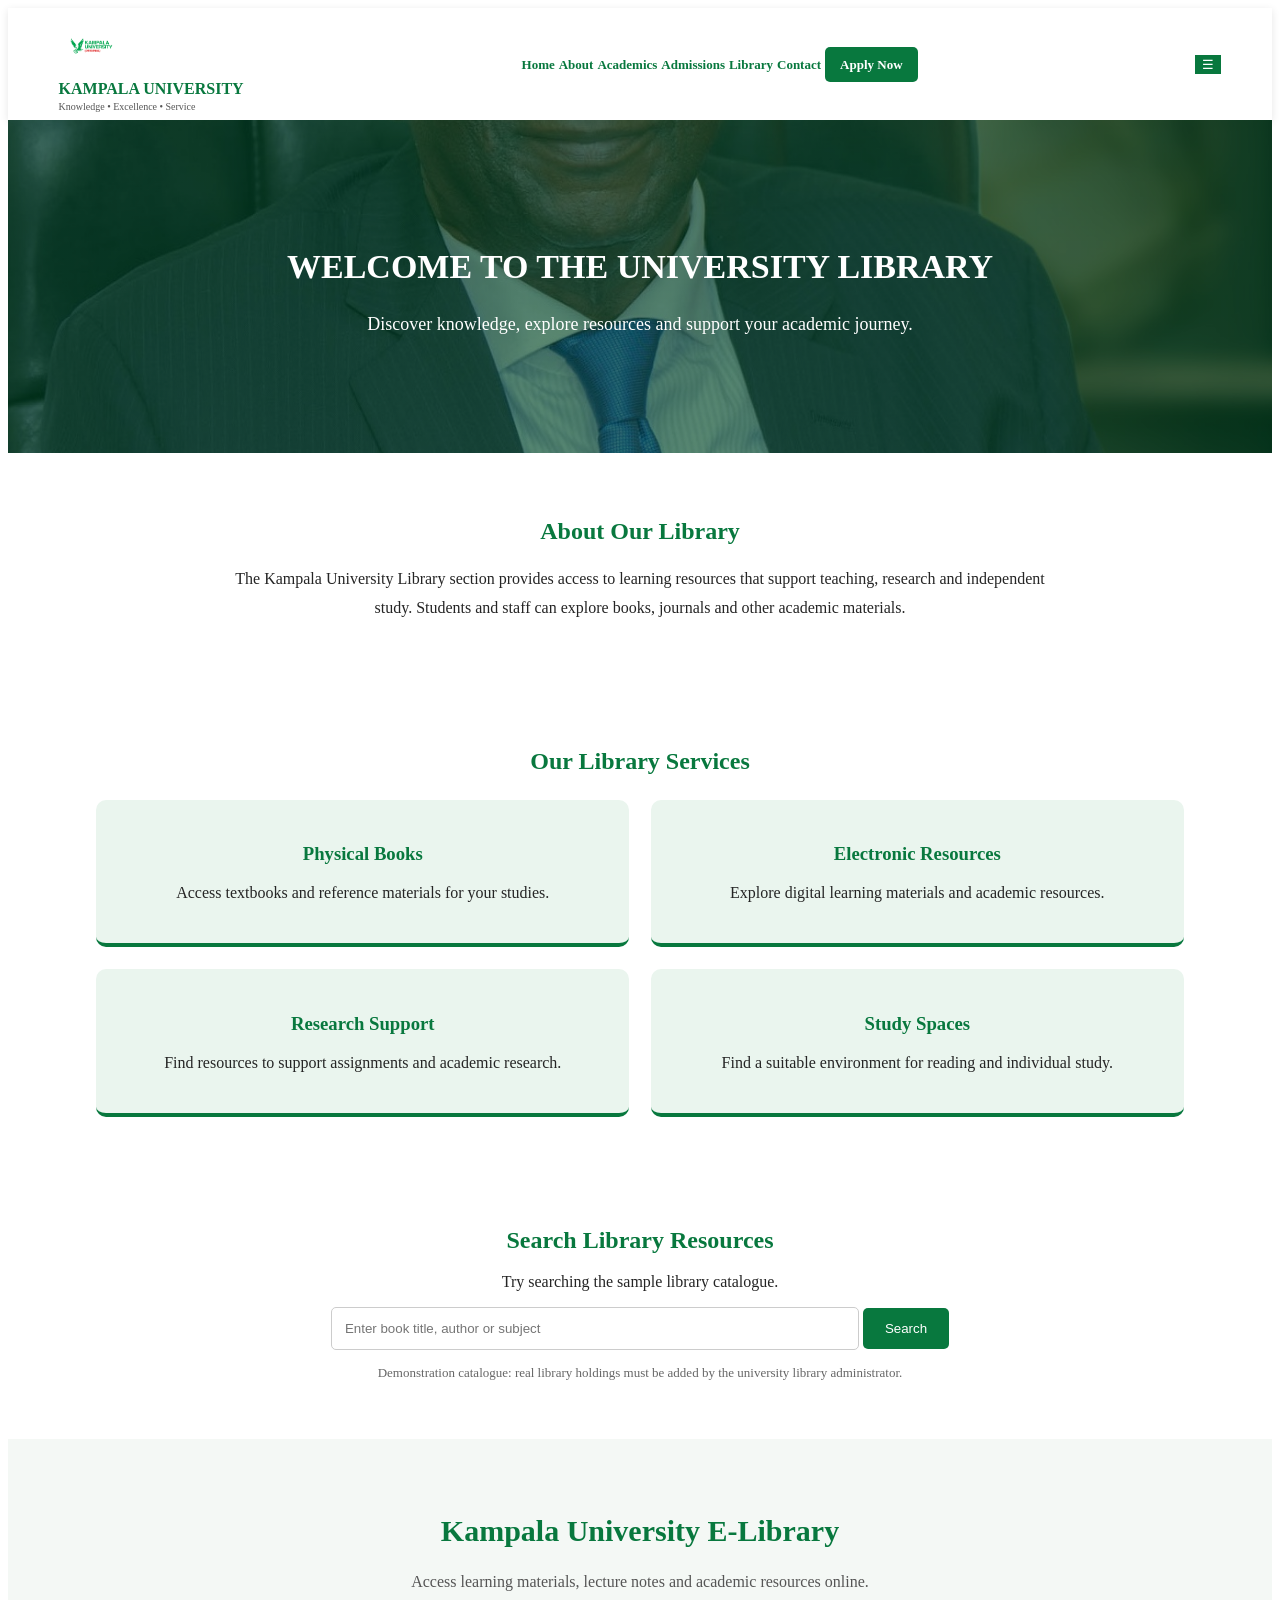
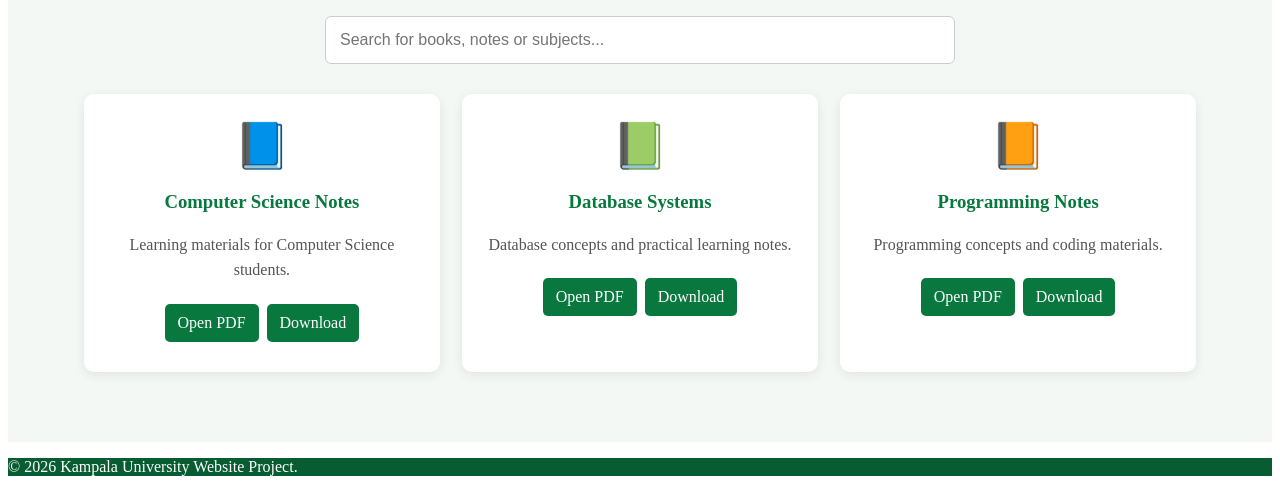
==== library.html @ d514acb2 "Add files via upload" ====
<!DOCTYPE html>
<html lang="en">
<head>
    <meta charset="UTF-8">
    <meta name="viewport" content="width=device-width, initial-scale=1.0">
    <title>University Library | Kampala University</title>
    <link rel="stylesheet" href="style.css">
</head>
<body>

<header class="ku-header">
    <div class="ku-brand">
        <a href="index.html" class="ku-logo">
            <img src="images/logo.png" alt="Kampala University Logo">
        </a>
        <div class="ku-university-name">
            <h2>KAMPALA UNIVERSITY</h2>
            <p>Knowledge • Excellence • Service</p>
        </div>
    </div>

    <nav class="ku-navigation" id="navigation">
        <a href="index.html">Home</a>
        <a href="about.html">About</a>
        <a href="academics.html">Academics</a>
        <a href="admissions.html">Admissions</a>
        <a href="library.html">Library</a>
        <a href="contact.html">Contact</a>
        <a href="apply.html" class="ku-apply-button">Apply Now</a>
    </nav>

    <button class="ku-menu-toggle" id="menuToggle">☰</button>
</header>

<main>
    <section class="library-hero">
        <h1>WELCOME TO THE UNIVERSITY LIBRARY</h1>
        <p>Discover knowledge, explore resources and support your academic journey.</p>
    </section>

    <section class="library-intro">
        <h2>About Our Library</h2>
        <p>
            The Kampala University Library section provides access to
            learning resources that support teaching, research and
            independent study. Students and staff can explore books,
            journals and other academic materials.
        </p>
    </section>

    <section class="library-services">
        <h2>Our Library Services</h2>

        <div class="library-grid">
            <div class="library-card">
                <h3>Physical Books</h3>
                <p>Access textbooks and reference materials for your studies.</p>
            </div>

            <div class="library-card">
                <h3>Electronic Resources</h3>
                <p>Explore digital learning materials and academic resources.</p>
            </div>

            <div class="library-card">
                <h3>Research Support</h3>
                <p>Find resources to support assignments and academic research.</p>
            </div>

            <div class="library-card">
                <h3>Study Spaces</h3>
                <p>Find a suitable environment for reading and individual study.</p>
            </div>
        </div>
    </section>

    <section class="library-search">
        <h2>Search Library Resources</h2>
        <p>Try searching the sample library catalogue.</p>

        <input type="text" id="bookSearch"
               placeholder="Enter book title, author or subject">

        <button onclick="searchBooks()">Search</button>

        <div id="searchResults"></div>
        <p class="library-note">
            Demonstration catalogue: real library holdings must be added
            by the university library administrator.
        </p>
    </section>

<!-- E-LIBRARY SECTION -->
<section class="e-library" id="e-library">
    <div class="section-heading">
        <h2>Kampala University E-Library</h2>
        <p>Access learning materials, lecture notes and academic resources online.</p>
    </div>

    <input
        type="text"
        id="pdfSearch"
        placeholder="Search for books, notes or subjects..."
        onkeyup="filterPDFs()"
    >

    <div class="pdf-grid" id="pdfGrid">

        <div class="pdf-card">
            <div class="pdf-icon">📘</div>
            <h3>Computer Science Notes</h3>
            <p>Learning materials for Computer Science students.</p>
            <a href="pdfs/computer-science.pdf" target="_blank">Open PDF</a>
            <a href="pdfs/computer-science.pdf" download>Download</a>
        </div>

        <div class="pdf-card">
            <div class="pdf-icon">📗</div>
            <h3>Database Systems</h3>
            <p>Database concepts and practical learning notes.</p>
            <a href="pdfs/database-systems.pdf" target="_blank">Open PDF</a>
            <a href="pdfs/database-systems.pdf" download>Download</a>
        </div>

        <div class="pdf-card">
            <div class="pdf-icon">📙</div>
            <h3>Programming Notes</h3>
            <p>Programming concepts and coding materials.</p>
            <a href="pdfs/programming-notes.pdf" target="_blank">Open PDF</a>
            <a href="pdfs/programming-notes.pdf" download>Download</a>
        </div>

    </div>

    <p id="pdfMessage"></p>
</section>

</main>

<footer>
    <p>&copy; 2026 Kampala University Website Project.</p>
</footer>

<script src="script.js"></script>

<script>
const books = [
    {title: "Introduction to Computer Science", author: "Sample Author", subject: "Computing"},
    {title: "Database Management Systems", author: "Sample Author", subject: "Information Technology"},
    {title: "Principles of Management", author: "Sample Author", subject: "Management"},
    {title: "Research Methods", author: "Sample Author", subject: "Research"}
];

function searchBooks() {
    const query = document.getElementById("bookSearch").value.toLowerCase().trim();
    const results = document.getElementById("searchResults");

    if (!query) {
        results.innerHTML = "<p>Please enter a search term.</p>";
        return;
    }

    const matches = books.filter(book =>
        book.title.toLowerCase().includes(query) ||
        book.author.toLowerCase().includes(query) ||
        book.subject.toLowerCase().includes(query)
    );

    results.innerHTML = matches.length
        ? matches.map(book =>
            `<div class="library-result">
                <strong>${book.title}</strong><br>
                Author: ${book.author}<br>
                Subject: ${book.subject}
            </div>`
          ).join("")
        : "<p>No matching sample resources found.</p>";
}
</script>

</body>
</html>
---- style.css ----
/* ABOUT US PAGE */

.about-banner {
    background: linear-gradient(120deg, #071d49, #174c83);
    color: white;
    padding: 75px 20px;
    text-align: center;
}

.about-banner h1 {
    font-size: 38px;
    margin-bottom: 15px;
}

.about-banner p {
    font-size: 17px;
}

.about-content {
    padding-top: 45px;
    padding-bottom: 50px;
}

.about-introduction {
    margin-bottom: 35px;
    line-height: 1.8;
}

.about-introduction h2,
.about-objectives h2 {
    color: #102e59;
    margin-bottom: 15px;
}

.mission-vision {
    display: grid;
    grid-template-columns: repeat(3, 1fr);
    gap: 20px;
    margin-bottom: 40px;
}

.about-card {
    background: #f3f6fa;
    padding: 25px;
    border-radius: 10px;
    border-bottom: 4px solid #d6a52c;
}

.about-card h2 {
    color: #102e59;
    margin-bottom: 15px;
}

.about-card p {
    line-height: 1.7;
}

.about-objectives {
    line-height: 2;
}

.about-objectives ul {
    padding-left: 25px;
}

.site-footer {
    background: #071d49;
    color: white;
    padding: 25px 15px;
    text-align: center;
}

.nav-links a.active {
    color: #d6a52c;
    font-weight: bold;
}

/* MOBILE RESPONSIVENESS */

@media (max-width: 768px) {
    .mission-vision {
        grid-template-columns: 1fr;
    }

    .about-banner h1 {
        font-size: 28px;
    }
}

/* PROFESSIONAL UNIVERSITY HEADER */

.site-header {
    background: #ffffff;
    box-shadow: 0 3px 12px rgba(0,0,0,0.10);
    position: relative;
    z-index: 100;
}

.site-header .container {
    display: flex;
    justify-content: space-between;
    align-items: center;
    gap: 20px;
    padding-top: 12px;
    padding-bottom: 12px;
}

.university-logo {
    display: flex;
    align-items: center;
    gap: 12px;
}

.logo-image {
    width: 65px;
    height: 65px;
    object-fit: contain;
}

.university-logo h2 {
    color: #102e59;
    font-size: 19px;
    margin: 0;
}

.university-logo p {
    color: #b58b24;
    font-size: 12px;
    margin: 5px 0 0;
}

.nav-links {
    display: flex;
    align-items: center;
    gap: 18px;
}

.nav-links a {
    color: #102e59;
    text-decoration: none;
    font-weight: 600;
    transition: 0.3s;
}

.nav-links a:hover {
    color: #c99b27;
}

/* MOBILE HEADER */

.menu-toggle {
    display: none;
    border: none;
    background: #102e59;
    color: white;
    font-size: 24px;
    padding: 8px 13px;
    border-radius: 5px;
    cursor: pointer;
}

@media (max-width: 768px) {
    .site-header .container {
        flex-wrap: wrap;
    }

    .menu-toggle {
        display: block;
    }

    .nav-links {
        display: none;
        width: 100%;
        flex-direction: column;
        align-items: flex-start;
        padding: 15px 0;
    }

    .nav-links.show {
        display: flex;
    }
}

/* ABOUT PAGE PHOTO LAYOUT */

.about-layout {
    display: grid;
    grid-template-columns: 1fr 1fr;
    align-items: center;
    gap: 35px;
    padding: 30px 0;
}

.about-text p {
    line-height: 1.8;
    color: #555;
}

.about-photo img {
    width: 100%;
    height: 320px;
    object-fit: cover;
    border-radius: 12px;
    box-shadow: 0 5px 18px rgba(0,0,0,0.15);
}

.read-more {
    display: inline-block;
    background: #102e59;
    color: white;
    text-decoration: none;
    padding: 12px 22px;
    border-radius: 5px;
    margin-top: 12px;
}

.read-more:hover {
    background: #c99b27;
}

@media (max-width: 768px) {
    .about-layout {
        grid-template-columns: 1fr;
    }

    .about-photo img {
        height: 240px;
    }
}
.about-photo {
    width: 100%;
    overflow: hidden;
    border-radius: 12px;
}

.campus-image {
    display: block;
    width: 100%;
    height: 320px;
    object-fit: cover;
    border-radius: 12px;
}/* ACADEMICS PAGE */

.academics-banner {
    background: linear-gradient(rgba(0, 35, 80, 0.8),
                rgba(0, 35, 80, 0.8)),
                url("images/campus.jpg");
    background-size: cover;
    background-position: center;
    color: white;
    text-align: center;
    padding: 80px 20px;
}

.academics-banner h1 {
    font-size: 38px;
    margin-bottom: 15px;
}

.academic-intro {
    text-align: center;
    padding: 40px 20px 20px;
}

.academic-intro h2,
.learning-section h2 {
    color: #002b5c;
    margin-bottom: 15px;
}

.academic-intro p {
    max-width: 800px;
    margin: auto;
    line-height: 1.7;
}

.academic-cards {
    display: grid;
    grid-template-columns: repeat(3, 1fr);
    gap: 25px;
    padding: 30px 6%;
}

.academic-card {
    background: white;
    box-shadow: 0 3px 12px rgba(0, 0, 0, 0.12);
    border-radius: 8px;
    overflow: hidden;
    text-align: center;
    padding-bottom: 20px;
}

.academic-card img {
    width: 100%;
    height: 210px;
    object-fit: cover;
}

.academic-card h3 {
    color: #002b5c;
    margin: 18px 10px 10px;
}

.academic-card p {
    padding: 0 18px;
    line-height: 1.6;
}

.learning-section {
    text-align: center;
    padding: 40px 20px;
    background: #f3f6fa;
}

.learning-section p {
    max-width: 750px;
    margin: 0 auto 20px;
    line-height: 1.7;
}

.learning-section img {
    width: 80%;
    max-width: 700px;
    height: 300px;
    object-fit: cover;
    border-radius: 8px;
}

@media (max-width: 768px) {
    .academic-cards {
        grid-template-columns: 1fr;
    }

    .academics-banner h1 {
        font-size: 28px;
    }

    .learning-section img {
        width: 100%;
        height: auto;
    }
}
/* ==================================
   ADMISSIONS PAGE DESIGN
================================== */

.admissions-banner {
    background:
        linear-gradient(rgba(0, 35, 80, 0.82),
                        rgba(0, 35, 80, 0.82)),
        url("images/campus.jpg");

    background-size: cover;
    background-position: center;
    text-align: center;
    color: white;
    padding: 90px 20px;
}

.admissions-banner h1 {
    font-size: 42px;
    margin-bottom: 15px;
}

.admissions-banner p {
    font-size: 18px;
}

.admissions-content {
    max-width: 1100px;
    margin: auto;
    padding: 45px 20px;
}

.admissions-content h2 {
    color: #002b5c;
    margin: 30px 0 15px;
}

.admissions-content p {
    line-height: 1.7;
}

.admission-steps {
    display: grid;
    grid-template-columns: repeat(2, 1fr);
    gap: 20px;
    margin: 25px 0;
}

.admission-steps div {
    background: #f3f6fa;
    padding: 25px;
    border-left: 5px solid #d4a017;
    border-radius: 7px;
}

.admission-steps h3 {
    color: #002b5c;
    margin-bottom: 12px;
}

.application-process {
    display: grid;
    grid-template-columns: repeat(4, 1fr);
    gap: 15px;
    margin-top: 25px;
}

.process-step {
    padding: 20px;
    text-align: center;
    background: white;
    border: 1px solid #ddd;
    border-radius: 8px;
}

.process-step span {
    display: inline-block;
    background: #002b5c;
    color: white;
    padding: 12px 16px;
    border-radius: 50%;
    font-weight: bold;
    margin-bottom: 15px;
}

.process-step h3 {
    color: #002b5c;
    margin-bottom: 10px;
}

.admission-notice {
    background: #fff5d9;
    border-left: 5px solid #d4a017;
    padding: 25px;
    margin-top: 35px;
    border-radius: 6px;
}

@media (max-width: 768px) {

    .admission-steps {
        grid-template-columns: 1fr;
    }

    .application-process {
        grid-template-columns: 1fr;
    }

    .admissions-banner h1 {
        font-size: 30px;
    }

}

/* STUDENT APPLICATION FORM */

.application-page {
    max-width: 750px;
    margin: 40px auto;
    padding: 30px;
    background: #ffffff;
    box-shadow: 0 3px 15px rgba(0,0,0,0.12);
    border-radius: 10px;
}

.application-page h1 {
    color: #002b5c;
    text-align: center;
    margin-bottom: 10px;
}

.form-intro {
    text-align: center;
    margin-bottom: 30px;
    color: #555;
}

#applicationForm label {
    display: block;
    font-weight: bold;
    margin: 18px 0 7px;
    color: #002b5c;
}

#applicationForm input,
#applicationForm select {
    width: 100%;
    padding: 13px;
    border: 1px solid #ccc;
    border-radius: 5px;
    font-size: 15px;
    box-sizing: border-box;
}

#applicationForm input:focus,
#applicationForm select:focus {
    outline: 2px solid #d4a017;
    border-color: #002b5c;
}

.apply-button {
    display: inline-block;
    margin-top: 25px;
    padding: 14px 25px;
    background: #002b5c;
    color: white;
    text-decoration: none;
    border: none;
    border-radius: 5px;
    font-size: 16px;
    font-weight: bold;
    cursor: pointer;
    text-align: center;
}

.apply-button:hover {
    background: #d4a017;
    color: #002b5c;
}

#applicationForm .apply-button {
    width: 100%;
}

#applicationMessage {
    margin-top: 20px;
    font-weight: bold;
    line-height: 1.6;
}

.back-link {
    display: inline-block;
    margin-top: 20px;
    color: #002b5c;
}

@media (max-width: 768px) {
    .application-page {
        margin: 20px 12px;
        padding: 20px;
    }
}

/* NEWS AND EVENTS PAGE */

.news-banner {
    background: linear-gradient(rgba(0, 35, 80, 0.82),
                rgba(0, 35, 80, 0.82)),
                url("images/campus.jpg");

    background-size: cover;
    background-position: center;
    text-align: center;
    color: white;
    padding: 85px 20px;
}

.news-banner h1 {
    font-size: 40px;
    margin-bottom: 15px;
}

.news-intro {
    text-align: center;
    padding: 40px 20px;
}

.news-intro h2,
.events-section h2 {
    color: #002b5c;
    margin-bottom: 15px;
}

.news-intro p,
.events-section p {
    max-width: 750px;
    margin: auto;
    line-height: 1.7;
}

.news-container {
    display: grid;
    grid-template-columns: repeat(3, 1fr);
    gap: 25px;
    padding: 20px 6% 45px;
}

.news-card {
    background: white;
    border-radius: 8px;
    overflow: hidden;
    box-shadow: 0 3px 12px rgba(0,0,0,0.12);
}

.news-card img {
    width: 100%;
    height: 220px;
    object-fit: cover;
}

.news-details {
    padding: 20px;
}

.news-details span {
    color: #b18400;
    font-size: 13px;
    font-weight: bold;
}

.news-details h3 {
    color: #002b5c;
    margin: 12px 0;
}

.news-details p {
    line-height: 1.6;
}

.events-section {
    text-align: center;
    padding: 45px 20px;
    background: #f3f6fa;
}

@media (max-width: 768px) {
    .news-container {
        grid-template-columns: 1fr;
    }

    .news-banner h1 {
        font-size: 30px;
    }
}

/* CONTACT PAGE */

.contact-banner {
    background:
        linear-gradient(rgba(0, 35, 80, 0.82),
                        rgba(0, 35, 80, 0.82)),
        url("images/campus.jpg");

    background-size: cover;
    background-position: center;
    color: white;
    text-align: center;
    padding: 85px 20px;
}

.contact-banner h1 {
    font-size: 40px;
    margin-bottom: 15px;
}

.contact-intro {
    text-align: center;
    padding: 40px 20px 20px;
}

.contact-intro h2 {
    color: #002b5c;
    margin-bottom: 12px;
}

.contact-intro p {
    max-width: 750px;
    margin: auto;
    line-height: 1.7;
}

.contact-container {
    display: grid;
    grid-template-columns: 1fr 1.3fr;
    gap: 30px;
    max-width: 1100px;
    margin: 30px auto 50px;
    padding: 20px;
}

.contact-information,
.contact-form-section {
    padding: 25px;
    background: #f3f6fa;
    border-radius: 8px;
}

.contact-information h2,
.contact-form-section h2 {
    color: #002b5c;
    margin-bottom: 20px;
}

.contact-item {
    padding: 15px 0;
    border-bottom: 1px solid #ddd;
}

.contact-item h3 {
    color: #002b5c;
    margin-bottom: 7px;
}

.contact-item p {
    line-height: 1.6;
}

#contactForm label {
    display: block;
    margin: 15px 0 7px;
    font-weight: bold;
    color: #002b5c;
}

#contactForm input,
#contactForm textarea {
    width: 100%;
    padding: 13px;
    box-sizing: border-box;
    border: 1px solid #ccc;
    border-radius: 5px;
    font-size: 15px;
    font-family: inherit;
}

#contactForm input:focus,
#contactForm textarea:focus {
    outline: 2px solid #d4a017;
}

.contact-button {
    display: block;
    width: 100%;
    margin-top: 20px;
    padding: 14px;
    background: #002b5c;
    color: white;
    border: none;
    border-radius: 5px;
    font-weight: bold;
    cursor: pointer;
}

.contact-button:hover {
    background: #d4a017;
    color: #002b5c;
}

@media (max-width: 768px) {
    .contact-container {
        grid-template-columns: 1fr;
        margin: 20px auto;
    }

    .contact-banner h1 {
        font-size: 30px;
    }
}
/* Enlarge Kampala University logo */
.logo img {
    width: 120px;
    height: 100px;
    object-fit: contain;
    display: block;
}

/* Keep the logo and university name aligned */
.logo {
    display: flex;
    align-items: center;
    gap: 12px;
}/* FORCE UNIVERSITY LOGO TO DISPLAY BIGGER */
header .logo img,
.navbar .logo img,
.logo img {
    width: 130px !important;
    height: 110px !important;
    max-width: none !important;
    object-fit: contain !important;
}
/* KAMPALA UNIVERSITY - GREEN AND WHITE THEME */

:root {
    --primary-color: #08783e;
    --secondary-color: #ffffff;
    --accent-color: #075c32;
}

/* Main website background */
body {
    background-color: #ffffff;
    color: #222222;
}

/* Header and navigation */
header,
.navbar {
    background-color: #08783e !important;
}

/* Navigation links */
nav a,
.navbar a {
    color: #ffffff !important;
}

/* Buttons */
button,
.btn,
.apply-btn {
    background-color: #08783e !important;
    color: #ffffff !important;
    border: 1px solid #08783e;
}

/* Section headings */
h1, h2, h3 {
    color: #08783e;
}

/* Footer */
footer {
    background-color: #075c32 !important;
    color: #ffffff !important;
}

/* Cards */
.card,
.programme-card,
.news-card {
    background-color: #ffffff;
    border-top: 4px solid #08783e;
}

/* Links */
a {
    color: #08783e;
}

/* University logo */
.logo img {
    width: 120px;
    height: 110px;
    object-fit: contain;
}

/* =====================================
   KAMPALA UNIVERSITY GREEN THEME
   Applies to all website pages
===================================== */

:root {
    --ku-green: #08783e;
    --ku-dark-green: #075c32;
    --ku-light-green: #eaf5ee;
    --ku-white: #ffffff;
    --ku-text: #252525;
}

/* General page appearance */
body {
    background: var(--ku-white);
    color: var(--ku-text);
}

/* University header */
header,
.navbar {
    background-color: var(--ku-green) !important;
    color: var(--ku-white) !important;
}

/* Navigation */
nav a,
.navbar a,
header nav a {
    color: var(--ku-white) !important;
    text-decoration: none;
}

nav a:hover,
.navbar a:hover,
header nav a:hover {
    color: #d7f5df !important;
}

/* University logo */
.logo img,
header .logo img {
    width: 120px !important;
    height: 100px !important;
    object-fit: contain !important;
}

/* University name in header */
.logo,
.logo a {
    color: var(--ku-white) !important;
}

/* Main headings */
h1,
h2,
h3 {
    color: var(--ku-green);
}

/* Buttons and form submission buttons */
button,
.btn,
.apply-btn,
input[type="submit"] {
    background-color: var(--ku-green) !important;
    color: var(--ku-white) !important;
    border: 1px solid var(--ku-green);
    cursor: pointer;
}

button:hover,
.btn:hover,
.apply-btn:hover,
input[type="submit"]:hover {
    background-color: var(--ku-dark-green) !important;
}

/* Content cards */
.card,
.programme-card,
.news-card {
    background-color: var(--ku-white);
    border-top: 4px solid var(--ku-green);
}

/* Highlighted sections */
.highlight,
.notice,
.admission-info {
    background-color: var(--ku-light-green);
}

/* Footer */
footer {
    background-color: var(--ku-dark-green) !important;
    color: var(--ku-white) !important;
}

footer a {
    color: var(--ku-white) !important;
}

/* General links */
a {
    color: var(--ku-green);
}

/* Mobile navigation */
@media (max-width: 768px) {
    nav a,
    .navbar a {
        color: var(--ku-white) !important;
    }
}

/* ABOUT KAMPALA UNIVERSITY BACKGROUND SLIDESHOW */

.home-about-slideshow {
    position: relative;
    overflow: hidden;
    min-height: 400px;
    isolation: isolate;
    color: white;
    padding: 70px 30px;
}

.about-slideshow {
    position: absolute;
    inset: 0;
    z-index: -2;
}

.about-slideshow img {
    position: absolute;
    inset: 0;
    width: 100%;
    height: 100%;
    object-fit: cover;
    opacity: 0;
    transition: opacity 1.5s ease-in-out;
}

.about-slideshow img.active {
    opacity: 1;
}

.about-overlay {
    position: absolute;
    inset: 0;
    z-index: -1;
    background: rgba(0, 65, 32, 0.70);
}

/* Keep the text readable */
.home-about-slideshow h1,
.home-about-slideshow h2,
.home-about-slideshow h3,
.home-about-slideshow p {
    color: white !important;
    position: relative;
}

/* IMPROVE TEXT VISIBILITY ON ABOUT SLIDESHOW */

.home-about-slideshow {
    position: relative;
    display: flex;
    flex-direction: column;
    justify-content: center;
    min-height: 450px;
    padding: 70px 50px;
    text-align: center;
    overflow: hidden;
}

/* Dark green overlay for better contrast */
.home-about-slideshow .about-overlay {
    background: rgba(0, 45, 22, 0.78);
}

/* Main heading */
.home-about-slideshow h1,
.home-about-slideshow h2 {
    color: #ffffff !important;
    font-size: 38px;
    font-weight: 800;
    line-height: 1.3;
    text-shadow: 2px 2px 6px rgba(0, 0, 0, 0.9);
    margin-bottom: 20px;
}

/* Paragraph text */
.home-about-slideshow p {
    color: #ffffff !important;
    font-size: 18px;
    line-height: 1.9;
    font-weight: 500;
    max-width: 850px;
    margin: 0 auto 20px;
    text-shadow: 1px 2px 5px rgba(0, 0, 0, 0.9);
}

/* Links and buttons */
.home-about-slideshow a,
.home-about-slideshow button {
    display: inline-block;
    background: #ffffff !important;
    color: #08783e !important;
    padding: 13px 25px;
    border-radius: 6px;
    font-weight: bold;
    text-decoration: none;
    margin-top: 12px;
}

/* Mobile appearance */
@media (max-width: 768px) {
    .home-about-slideshow {
        padding: 45px 20px;
        min-height: 400px;
    }

    .home-about-slideshow h1,
    .home-about-slideshow h2 {
        font-size: 27px;
    }

    .home-about-slideshow p {
        font-size: 16px;
        line-height: 1.7;
    }
}

/* KAMPALA UNIVERSITY - COMPACT WHITE HEADER */

.ku-header {
    background: #ffffff !important;
    color: #08783e !important;
    min-height: 75px;
    padding: 8px 4%;
    display: flex;
    justify-content: space-between;
    align-items: center;
    box-shadow: 0 2px 8px rgba(0,0,0,0.10);
}

/* Smaller university logo */
.ku-logo img {
    width: 65px;
    height: 60px;
    object-fit: contain;
}

/* Smaller university name */
.ku-university-name h2 {
    color: #08783e !important;
    font-size: 16px !important;
    margin: 0;
    font-weight: 800;
}

.ku-university-name p {
    color: #555555 !important;
    font-size: 10px !important;
    margin: 3px 0 0;
}

/* Green navigation links */
.ku-navigation a {
    color: #08783e !important;
    font-size: 13px;
    font-weight: 600;
}

/* Apply button */
.ku-navigation .ku-apply-button {
    background: #08783e !important;
    color: #ffffff !important;
    padding: 10px 15px;
    border-radius: 5px;
}

/* Mobile menu button */
.ku-menu-toggle {
    background: #08783e !important;
    color: #ffffff !important;
}

@media screen and (max-width: 900px) {
    .ku-header {
        background: #ffffff !important;
    }

    .ku-navigation {
        background: #ffffff;
    }

    .ku-navigation a {
        color: #08783e !important;
    }
}
/* Make About slideshow photos more visible */
.home-about-slideshow .about-overlay {
    background: rgba(0, 45, 22, 0.30) !important;
}
/* KAMPALA UNIVERSITY LIBRARY */

.library-hero {
    background: linear-gradient(rgba(0,70,35,.65), rgba(0,70,35,.65)),
                url("images/library.jpg") center/cover;
    color: white;
    text-align: center;
    padding: 100px 20px;
}

.library-hero h1 {
    color: white;
    font-size: 34px;
}

.library-hero p {
    color: white;
    font-size: 18px;
}

.library-intro,
.library-services,
.library-search {
    padding: 45px 7%;
    text-align: center;
}

.library-intro p {
    max-width: 850px;
    margin: 15px auto;
    line-height: 1.8;
}

.library-grid {
    display: grid;
    grid-template-columns: repeat(2, 1fr);
    gap: 22px;
    margin-top: 25px;
}

.library-card {
    background: #eaf5ee;
    padding: 25px;
    border-radius: 10px;
    border-bottom: 4px solid #08783e;
}

.library-card h3 {
    color: #08783e;
}

.library-search input {
    width: 65%;
    max-width: 500px;
    padding: 13px;
    border: 1px solid #ccc;
    border-radius: 5px;
}

.library-search button {
    padding: 13px 22px;
    background: #08783e;
    color: white;
    border: none;
    border-radius: 5px;
    cursor: pointer;
}

.library-result {
    background: #eaf5ee;
    padding: 15px;
    margin: 12px auto;
    max-width: 550px;
    text-align: left;
    border-radius: 6px;
}

.library-note {
    color: #666;
    font-size: 13px;
    margin-top: 15px;
}

@media(max-width: 650px) {
    .library-grid {
        grid-template-columns: 1fr;
    }

    .library-search input {
        width: 100%;
        margin-bottom: 10px;
    }

    .library-hero h1 {
        font-size: 25px;
    }
}

/* KAMPALA UNIVERSITY E-LIBRARY */

.e-library {
    padding: 50px 6%;
    background: #f4f8f5;
    text-align: center;
}

.section-heading h2 {
    color: #08783e;
    font-size: 30px;
}

.section-heading p {
    color: #555;
    margin-bottom: 25px;
}

#pdfSearch {
    width: 80%;
    max-width: 600px;
    padding: 14px;
    border: 1px solid #ccc;
    border-radius: 6px;
    margin-bottom: 30px;
    font-size: 16px;
}

.pdf-grid {
    display: grid;
    grid-template-columns: repeat(auto-fit, minmax(230px, 1fr));
    gap: 22px;
}

.pdf-card {
    background: white;
    padding: 25px;
    border-radius: 10px;
    box-shadow: 0 3px 12px rgba(0,0,0,0.08);
}

.pdf-icon {
    font-size: 45px;
}

.pdf-card h3 {
    color: #08783e;
}

.pdf-card p {
    color: #555;
    line-height: 1.6;
}

.pdf-card a {
    display: inline-block;
    background: #08783e;
    color: white;
    padding: 10px 13px;
    margin: 5px 2px;
    border-radius: 5px;
    text-decoration: none;
}

.pdf-card a:hover {
    background: #075c32;
}

#pdfMessage {
    color: #b00020;
    margin-top: 20px;
}

@media (max-width: 600px) {
    #pdfSearch {
        width: 100%;
    }
}
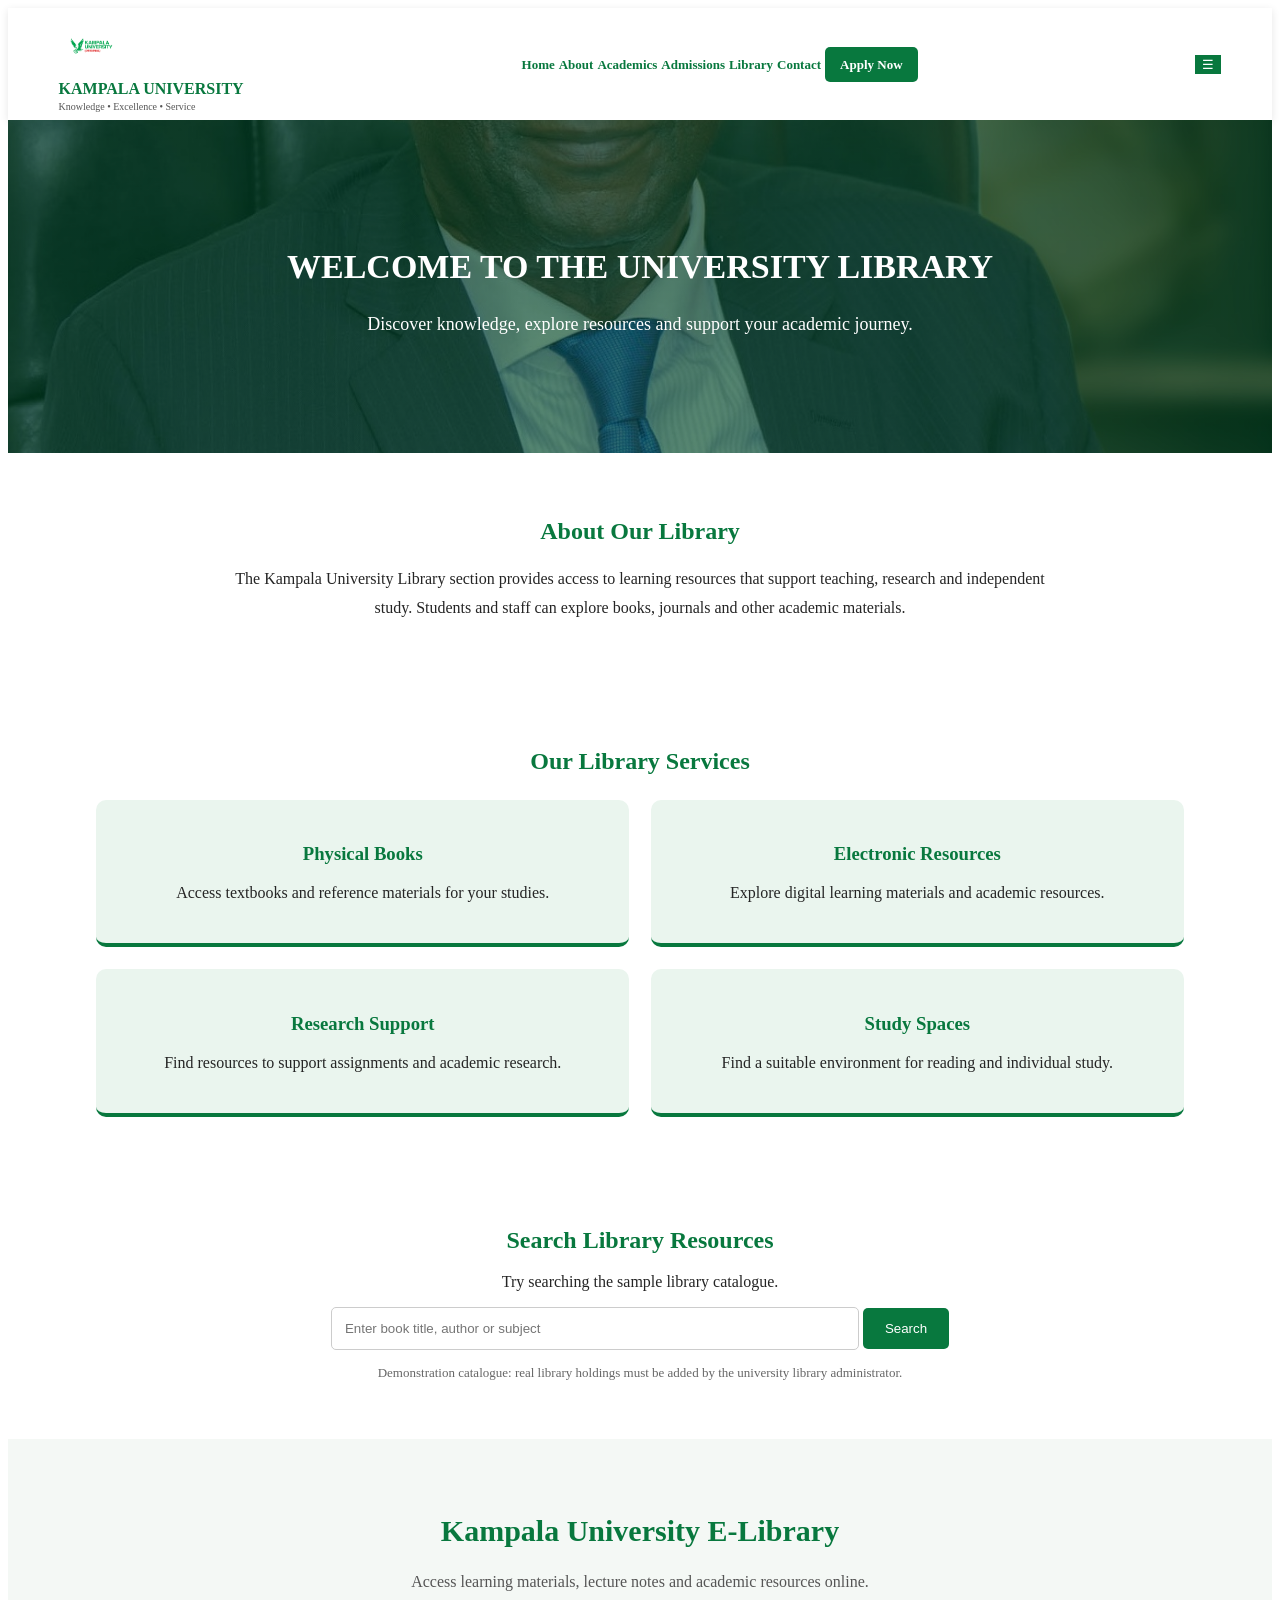
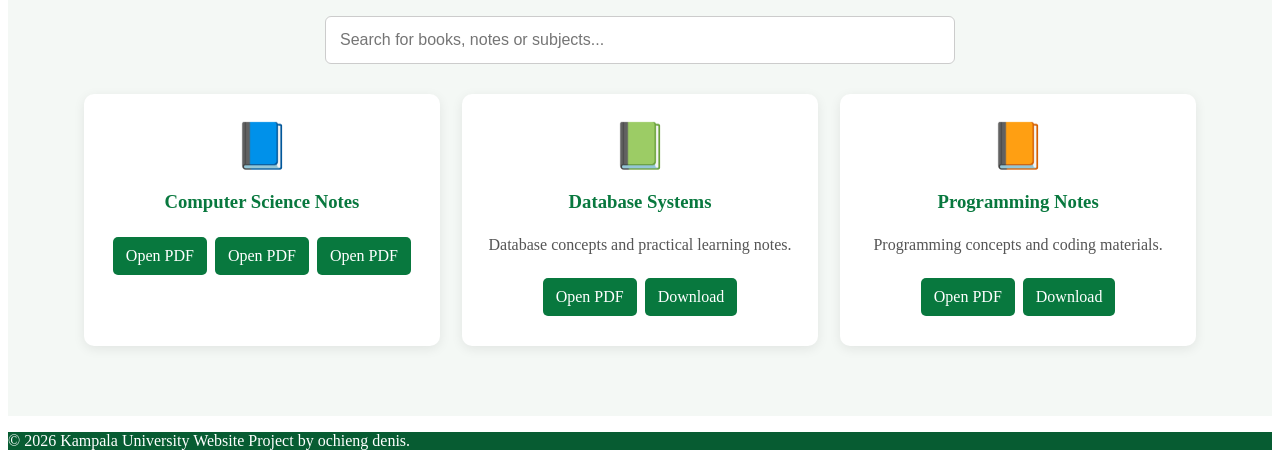
==== commit bc669d7f: "Update library PDF LINK" ====
--- a/library.html
+++ b/library.html
@@ -110,17 +110,21 @@
         <div class="pdf-card">
             <div class="pdf-icon">📘</div>
             <h3>Computer Science Notes</h3>
-            <p>Learning materials for Computer Science students.</p>
-            <a href="pdfs/computer-science.pdf" target="_blank">Open PDF</a>
-            <a href="pdfs/computer-science.pdf" download>Download</a>
+            
+<a href="Lab_activity_Who_owns_your_data.pdf" target="_blank">Open PDF</a>
+
+<a href="SOFTWARE%20DEVELOPMENT.pdf" target="_blank">Open PDF</a>
+
+<a href="WEBSITE%20HOSTING%20AND%20SERVER%20CONFIGURATION.pdf.pdf" target="_blank">Open PDF</a>
+
         </div>
 
         <div class="pdf-card">
             <div class="pdf-icon">📗</div>
             <h3>Database Systems</h3>
             <p>Database concepts and practical learning notes.</p>
-            <a href="pdfs/database-systems.pdf" target="_blank">Open PDF</a>
-            <a href="pdfs/database-systems.pdf" download>Download</a>
+            <a href="pdfs/SOFTWARE%20DEVELOPMENT.pdf" target="_blank">Open PDF</a>
+            <a href="pdfs/WEBSITE%20HOSTING%20ANDSERVER%20CONFIGURATION.pdf" download>Download</a>
         </div>
 
         <div class="pdf-card">
@@ -139,7 +143,7 @@
 </main>
 
 <footer>
-    <p>&copy; 2026 Kampala University Website Project.</p>
+    <p>&copy; 2026 Kampala University Website Project by ochieng denis.</p>
 </footer>
 
 <script src="script.js"></script>
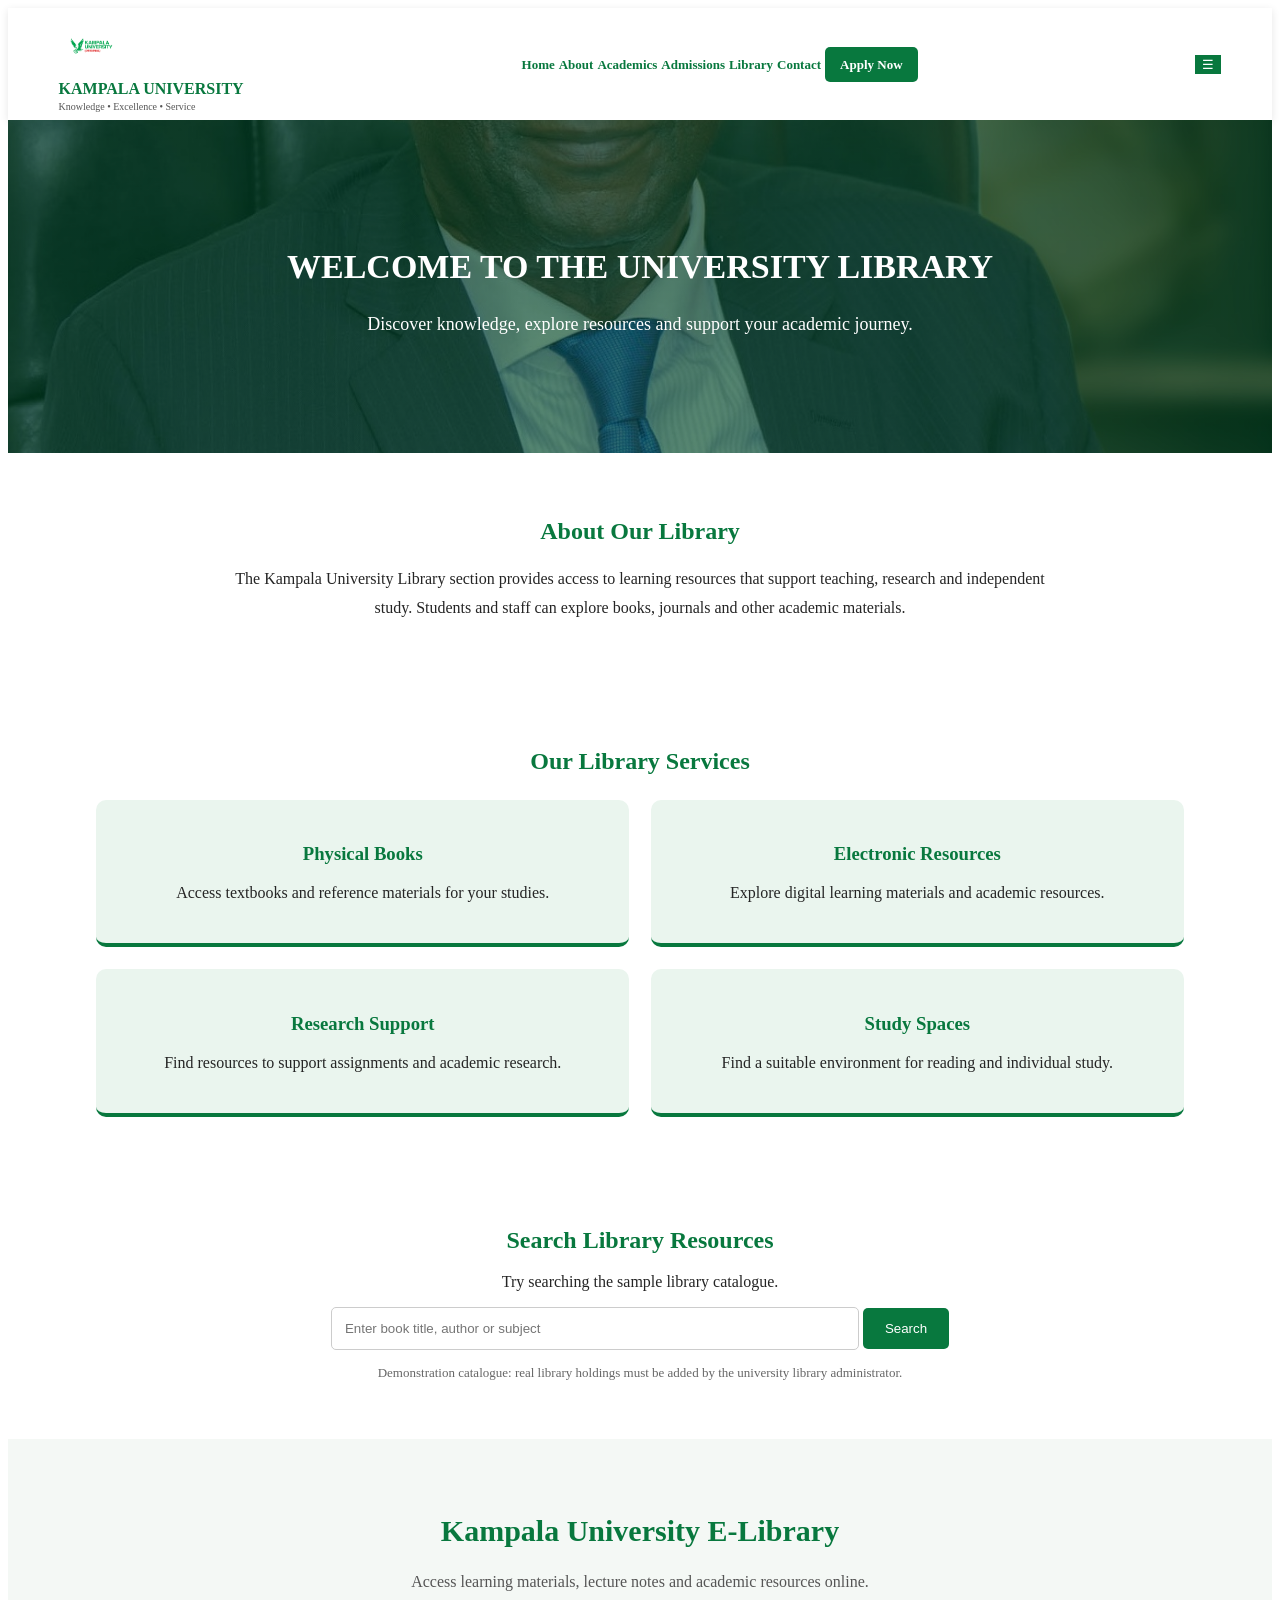
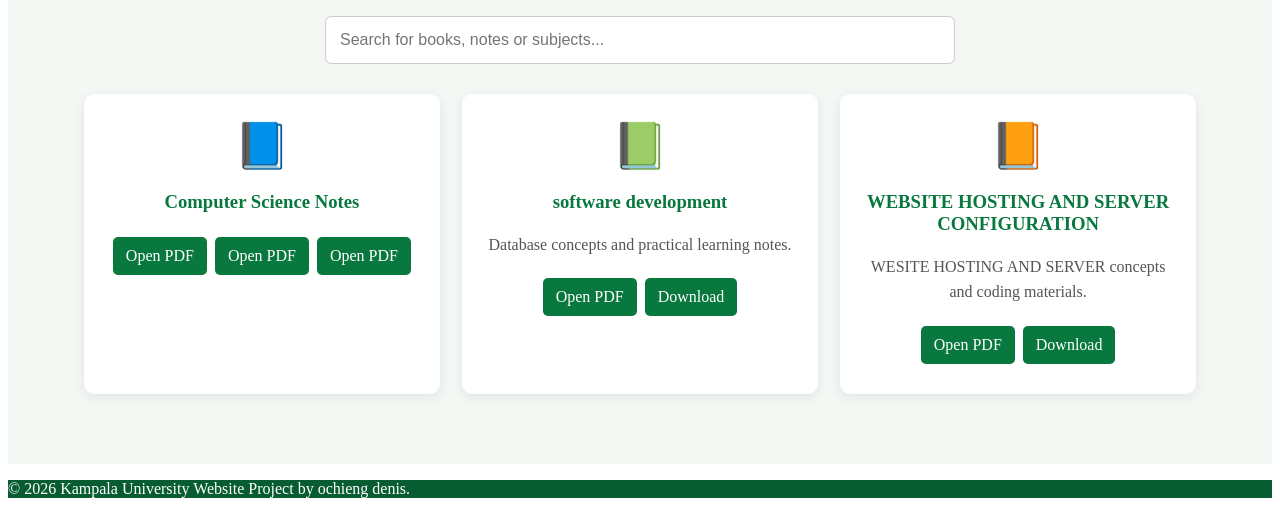
==== commit 3a98233d: "Update library PDF LINK" ====
--- a/library.html
+++ b/library.html
@@ -121,18 +121,18 @@
 
         <div class="pdf-card">
             <div class="pdf-icon">📗</div>
-            <h3>Database Systems</h3>
+            <h3>software development</h3>
             <p>Database concepts and practical learning notes.</p>
             <a href="pdfs/SOFTWARE%20DEVELOPMENT.pdf" target="_blank">Open PDF</a>
-            <a href="pdfs/WEBSITE%20HOSTING%20ANDSERVER%20CONFIGURATION.pdf" download>Download</a>
+            <a href="pdfs/SOFTWARE%20DEVELOPMENT.pdf" download>Download</a>
         </div>
 
         <div class="pdf-card">
             <div class="pdf-icon">📙</div>
-            <h3>Programming Notes</h3>
-            <p>Programming concepts and coding materials.</p>
-            <a href="pdfs/programming-notes.pdf" target="_blank">Open PDF</a>
-            <a href="pdfs/programming-notes.pdf" download>Download</a>
+            <h3>WEBSITE HOSTING AND SERVER CONFIGURATION</h3>
+            <p>WESITE HOSTING AND SERVER concepts and coding materials.</p>
+            <a href="pdfs/WEBSITE%20HOSTING%20AND%20SERVER%20CONFIGURATION.pdf" target="_blank">Open PDF</a>
+            <a href="pdfs/WEBSITE%20HOSTING%20AND%SERVER%20CONFIGURATION.pdf" download>Download</a>
         </div>
 
     </div>
